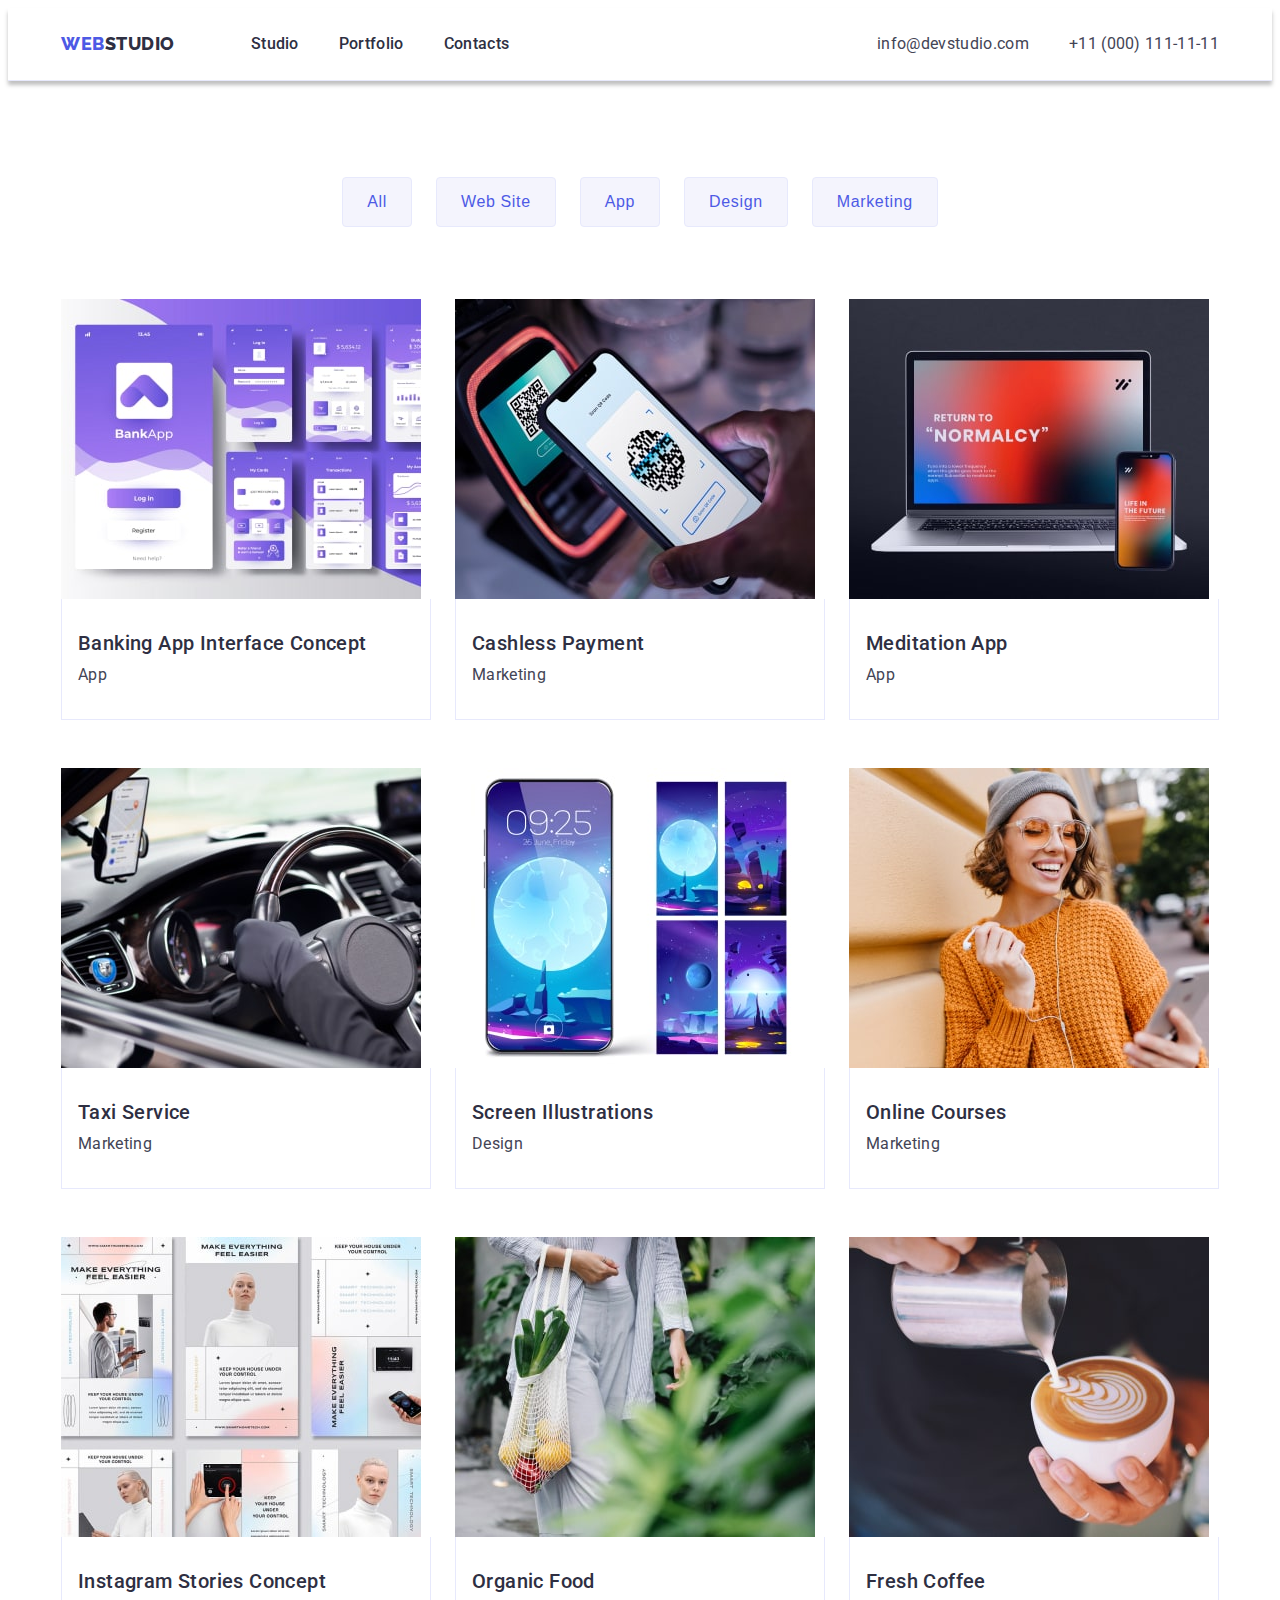
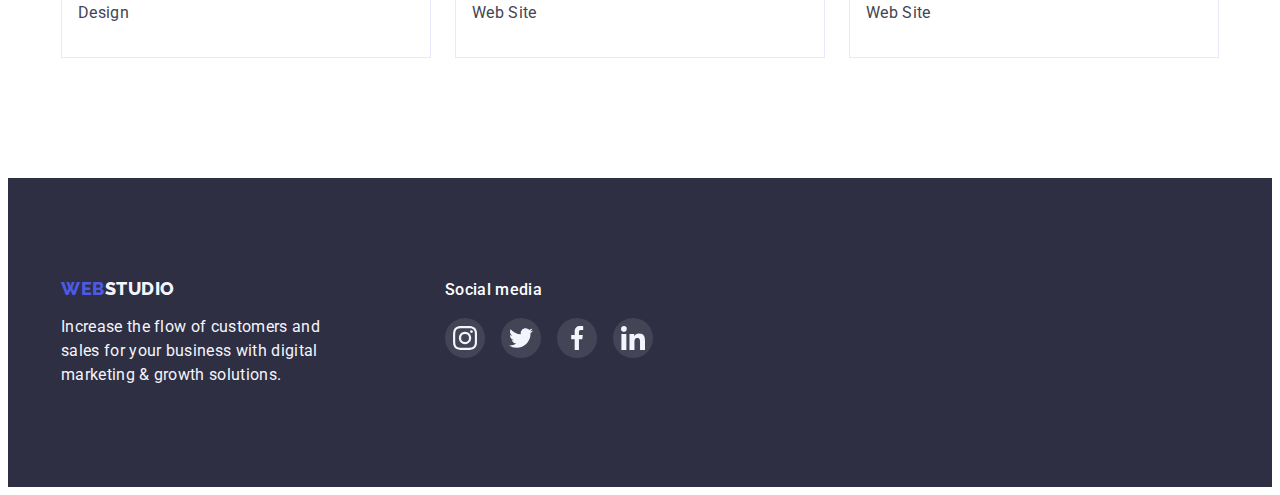
==== portfolio.html @ 95c91516 "copy hw-4" ====
<!DOCTYPE html>
<html lang="en">

<head>
    <meta charset="UTF-8">
    <meta http-equiv="X-UA-Compatible" content="IE=edge">
    <meta name="viewport" content="width=device-width, initial-scale=1.0">
    <title>Web Studio</title>
    <link rel="preconnect" href="https://fonts.googleapis.com">
    <link rel="preconnect" href="https://fonts.gstatic.com" crossorigin>
    <link
        href="https://fonts.googleapis.com/css2?family=Raleway:wght@800&family=Roboto:wght@400;500;700;900&display=swap"
        rel="stylesheet">
    <link rel="stylesheet" href="https://cdnjs.cloudflare.com/ajax/libs/modern-normalize/1.1.0/modern-normalize.min.css"
        integrity="sha512-wpPYUAdjBVSE4KJnH1VR1HeZfpl1ub8YT/NKx4PuQ5NmX2tKuGu6U/JRp5y+Y8XG2tV+wKQpNHVUX03MfMFn9Q=="
        crossorigin="anonymous" referrerpolicy="no-referrer">
    <link rel="stylesheet" href="./css/styles.css">
</head>

<body>

    <!-- Header -->
    <header class="header main-shadow">
        <div class="header-wrap container">
            <nav class="header-nav">
                <a class="header-logo link" href="./index.html">Web<span class="header-logo-item">Studio</span></a>
                <ul class="header-list list">
                    <li class="header-list-item"><a class="header-list-link link" href="./index.html">Studio</a>
                    </li>
                    <li class="header-list-item"><a class="header-list-link link" href="./portfolio.html">Portfolio</a>
                    </li>
                    <li class="header-list-item"><a class="header-list-link link" href="">Contacts</a></li>
                </ul>
            </nav>
            <address class="header-address">
                <ul class="header-address-list list">
                    <li class="header-address-item"><a class="header-address-link link"
                            href="mailto:info@devstudio.com">info@devstudio.com</a></li>
                    <li class="header-address-item"><a class="header-address-link link" href="tel:+110001111111">+11
                            (000)
                            111-11-11</a>
                    </li>
                </ul>
            </address>
        </div>
    </header>

    <!-- Main -->
    <main>

        <!-- Portfolio -->
        <section class="portfolio">
            <div class="container">
                <h1 class="portfolio-title vis-hidden">Portfolio</h1>
                <ul class="portfolio-filter-list list">
                    <li class="portfolio-filter-item"><button class="filter-btn" type="button">All</button></li>
                    <li class="portfolio-filter-item"><button class="filter-btn" type="button">Web Site</button></li>
                    <li class="portfolio-filter-item"><button class="filter-btn" type="button">App</button></li>
                    <li class="portfolio-filter-item"><button class="filter-btn" type="button">Design</button></li>
                    <li class="portfolio-filter-item"><button class="filter-btn" type="button">Marketing</button></li>
                </ul>

                <ul class="portfolio-list list">
                    <li class="portfolio-item"><a class="portfolio-item-link link" href=""><img
                                class="portfolio-item-img link" src="./images/portfolio1.jpg" alt="portfolio1"
                                width="360">
                            <div class="portfolio-item-wrap">
                                <h2 class="portfolio-item-title">Banking App Interface Concept</h2>
                                <p class="portfolio-item-text">App</p>
                            </div>
                        </a>
                    </li>
                    <li class="portfolio-item"><a class="portfolio-item-link link" href=""><img
                                class="portfolio-item-img link" src="./images/portfolio2.jpg" alt="portfolio2"
                                width="360">
                            <div class="portfolio-item-wrap">
                                <h2 class="portfolio-item-title">Cashless Payment</h2>
                                <p class="portfolio-item-text">Marketing</p>
                            </div>
                        </a>
                    </li>
                    <li class="portfolio-item"><a class="portfolio-item-link link" href=""><img
                                class="portfolio-item-img link" src="./images/portfolio3.jpg" alt="portfolio3"
                                width="360">
                            <div class="portfolio-item-wrap">
                                <h2 class="portfolio-item-title">Meditation App</h2>
                                <p class="portfolio-item-text">App</p>
                            </div>
                        </a>
                    </li>
                    <li class="portfolio-item"><a class="portfolio-item-link link" href=""><img
                                class="portfolio-item-img link" src="./images/portfolio4.jpg" alt="portfolio4"
                                width="360">
                            <div class="portfolio-item-wrap">
                                <h2 class="portfolio-item-title">Taxi Service</h2>
                                <p class="portfolio-item-text">Marketing</p>
                            </div>
                        </a>
                    </li>
                    <li class="portfolio-item"><a class="portfolio-item-link link" href=""><img
                                class="portfolio-item-img link" src="./images/portfolio5.jpg" alt="portfolio5"
                                width="360">
                            <div class="portfolio-item-wrap">
                                <h2 class="portfolio-item-title">Screen Illustrations</h2>
                                <p class="portfolio-item-text">Design</p>
                            </div>
                        </a>
                    </li>
                    <li class="portfolio-item"><a class="portfolio-item-link link" href=""><img
                                class="portfolio-item-img link" src="./images/portfolio6.jpg" alt="portfolio6"
                                width="360">
                            <div class="portfolio-item-wrap">
                                <h2 class="portfolio-item-title">Online Courses</h2>
                                <p class="portfolio-item-text">Marketing</p>
                            </div>
                        </a>
                    </li>
                    <li class="portfolio-item"><a class="portfolio-item-link link" href=""><img
                                class="portfolio-item-img link" src="./images/portfolio7.jpg" alt="portfolio7"
                                width="360">
                            <div class="portfolio-item-wrap">
                                <h2 class="portfolio-item-title">Instagram Stories Concept</h2>
                                <p class="portfolio-item-text">Design</p>
                            </div>
                        </a>
                    </li>
                    <li class="portfolio-item"><a class="portfolio-item-link link" href=""><img
                                class="portfolio-item-img link" src="./images/portfolio8.jpg" alt="portfolio8"
                                width="360">
                            <div class="portfolio-item-wrap">
                                <h2 class="portfolio-item-title">Organic Food</h2>
                                <p class="portfolio-item-text">Web Site</p>
                            </div>
                        </a>
                    </li>
                    <li class="portfolio-item"><a class="portfolio-item-link link" href=""><img
                                class="portfolio-item-img link" src="./images/portfolio9.jpg" alt="portfolio9"
                                width="360">
                            <div class="portfolio-item-wrap">
                                <h2 class="portfolio-item-title">Fresh Coffee</h2>
                                <p class="portfolio-item-text">Web Site</p>
                            </div>
                        </a>
                    </li>
                </ul>
            </div>
        </section>
    </main>

    <!-- Footer -->
    <footer class="footer">
        <div class="container footer-container">
            <div class="footer-wrap">
                <a class="footer-logo link" href="./index.html">Web<span class="footer-logo-item">Studio</span></a>
                <p class="footer-text">Increase the flow of customers and sales for your business with digital marketing
                    &
                    growth
                    solutions.</p>
            </div>
            <div class="footer-sn">
                <p class="footer-sn-title">Social media</p>
                <ul class="footer-sn-list list">
                    <li class="footer-sn-item">
                        <a href="" class="footer-sn-link link">
                            <svg width="24" height="24" class="footer-sn-icon">
                                <use href="./images/icons.svg#icon-instagram"></use>
                            </svg>
                        </a>
                    </li>
                    <li class="footer-sn-item">
                        <a href="" class="footer-sn-link link">
                            <svg width="24" height="24" class="footer-sn-icon">
                                <use href="./images/icons.svg#icon-twitter"></use>
                            </svg>
                        </a>
                    </li>
                    <li class="footer-sn-item">
                        <a href="" class="footer-sn-link link">
                            <svg width="24" height="24" class="footer-sn-icon">
                                <use href="./images/icons.svg#icon-facebook"></use>
                            </svg>
                        </a>
                    </li>
                    <li class="footer-sn-item">
                        <a href="" class="footer-sn-link link">
                            <svg width="24" height="24" class="footer-sn-icon">
                                <use href="./images/icons.svg#icon-linkedin"></use>
                            </svg>
                        </a>
                    </li>
                </ul>
            </div>
        </div>
    </footer>
</body>

</html>
---- css/styles.css ----
:root {
    --color-iris: #4d5ae5;
    --color-ocean: #404bbf;
    --color-green: #31d0aa;
    --color-slate: #434455;
    --color-light-slate: #8e8f99;
    --color-cornflower: #e7e9fc;
    --color-cloud: #f4f4fd;
    --color-grey: #2e2f42;
    --color-white: #ffffff;
    --color-dairy: #fcfcfc;
}

/*------------Patterns-----------*/
h1, h2, h3, h4, h5, p {
    margin: 0;
}

ul {
    padding-left: 0;
    margin: 0;
}

img {
    display: block;
    max-width: 100%;
    height: auto;
}

body {
    font-family: 'Roboto', sans-serif;
    color: var(--color-slate);
}

.link {
    text-decoration: none;
}

.list {
    list-style: none;
}

.main-shadow {
    box-shadow: 0px 4px 4px rgba(0, 0, 0, 0.25);
}

.container {
    max-width: 1158px;
    padding-left: 15px;
    padding-right: 15px;
    margin-left: auto;
    margin-right: auto;
}

.vis-hidden {
    position: absolute;
    width: 1px;
    height: 1px;
    margin: -1px;
    border: 0;
    padding: 0;
    white-space: nowrap;
    clip-path: inset(100%);
    clip: rect(0 0 0 0);
    overflow: hidden;
}

.section {
    padding-top: 120px;
    padding-bottom: 120px;
}

/*----------Header----------*/
.header {
    border-bottom: 1px solid var(--color-cornflower);    
}

.header-wrap {
    display: flex;
    justify-content: space-between;
    align-items: center;
}

.header-nav {
    display: flex;
    align-items: center;
}

.header-logo,
.footer-logo {
    font-family: 'Raleway', sans-serif;
    font-style: normal;
    font-weight: 800;
    font-size: 18px;
    line-height: 1.17;
    letter-spacing: 0.03em;
    text-transform: uppercase;
    color: var(--color-iris);
}

.header-logo {
    margin-right: 76px;
    padding-top: 24px;
    padding-bottom: 24px;
}

.header-logo-item {
    color: var(--color-grey);
}

.header-list {
    display: flex;
    gap: 40px;    
}

.header-list-link {
    display: block;
    padding-top: 24px;
    padding-bottom: 24px;

    font-weight: 500;
    font-size: 16px;
    line-height: 1.5;
    letter-spacing: 0.02em;
    color: var(--color-grey);
}

.header-list-link:hover,
.header-list-link:focus,
.header-address-link:hover,
.header-address-link:focus {
    color: var(--color-ocean);
}

.header-address {
    font-style: normal
}

.header-address-list {
    display: flex;
    margin-right: auto;
}

.header-address-item:not(:last-child) {
    margin-right: 40px;
}

.header-address-link {
    padding-top: 24px;
    padding-bottom: 24px;

    font-weight: 400;
    font-size: 16px;
    line-height: 1.5;
    letter-spacing: 0.02em;
    color: var(--color-slate);
}

/*----------Buttons----------*/
.hero-btn,
.filter-btn {
    font-style: normal;
    font-weight: 500;
    font-size: 16px;
    line-height: 1.5;    
    letter-spacing: 0.04em;
    cursor: pointer;
    border-radius: 4px;
}

.hero-btn {
    padding: 16px 32px;
    min-width: 169px;
    min-height: 69px;

    color: var(--color-white);
    background-color: var(--color-iris);
    box-shadow: 0px 4px 4px rgba(0, 0, 0, 0.15);
    border: 1px solid transparent;
}

.hero-btn:hover,
.hero-btn:focus {
    background-color: var(--color-ocean);
}

.filter-btn {
    color: var(--color-iris);
    background-color: var(--color-cloud);
    border: 1px solid var(--color-cornflower);
    padding: 12px 24px;
}

.filter-btn:hover,
.filter-btn:focus {
    color: var(--color-white);
    background-color: var(--color-ocean);
    box-shadow: 0px 3px 1px rgba(0, 0, 0, 0.1), 0px 2px 1px rgba(0, 0, 0, 0.08), 0px 2px 2px rgba(0, 0, 0, 0.12);
    border-color: var(--color-ocean);
}

/*----------Hero----------*/

.hero {
    padding-top: 188px;
    padding-bottom: 188px;
    text-align: center;    

    max-width: 1440px;
    margin-left: auto;
    margin-right: auto;
    background-color: var(--color-grey);    
    background-image: linear-gradient(rgba(46, 47, 66, 0.7),
    rgba(46, 47, 66, 0.7)), url(../images/people-office.jpg);
    background-repeat: no-repeat;
    background-position: center;
    background-size: cover;
}

.hero-title {
    margin: auto;
    margin-bottom: 48px;   
    max-width: 496px;
    max-height: 120px;

    font-size: 56px;
    line-height: 1.07;
    letter-spacing: 0.02em;
    color: var(--color-white);
}

/*----------Features----------*/
.features {
    padding-top: 120px;
    padding-bottom: 120px;
}

.features-list {
    display: flex;
}

.features-list-item:not(:last-child) {
    margin-right: 24px;
}

.features-icon-wrap {
    height: 112px;
    margin-bottom: 8px;

    background-color: var(--color-cloud);
    border-radius: 4px;
    display: flex;
    align-items: center;
    justify-content: center;
}

.features-list-title {
    margin-bottom: 8px;

    font-weight: 500;
    font-size: 20px;
    line-height: 1.2;
    letter-spacing: 0.02em;
    color: var(--color-grey);
}

.features-list-text {
    max-width: 264px;

    font-size: 16px;
    line-height: 1.5;
    letter-spacing: 0.02em;
}

/*----------WAWD----------*/
.wawd-title,
.team-title,
.customers-title {
    margin-bottom: 72px;

    font-size: 36px;
    line-height: 1.11;
    text-align: center;
    letter-spacing: 0.02em;
    text-transform: capitalize;
    color: var(--color-grey);
}

.wawd {
    padding-bottom: 120px;
}

.wawd-list {
    display: flex;
}

.wawd-list-item:not(:last-child) {
    margin-right: 24px;
}

/*----------Team----------*/
.team {
    padding-top: 120px;
    padding-bottom: 120px;

    background-color: var(--color-cloud);    
}

.team-list {
    display: flex;
}

.team-item {
    box-shadow: 0px 1px 6px rgba(46, 47, 66, 0.08), 0px 1px 1px rgba(46, 47, 66, 0.16), 0px 2px 1px rgba(46, 47, 66, 0.08);
    border-radius: 0px 0px 4px 4px;
}
.team-item:not(:last-child) {
    margin-right: 24px;
}

.team-item-wrap {
    padding: 32px 0;
    background-color: var(--color-white);
}

.team-item-title {
    margin-bottom: 8px;

    font-weight: 500;
    font-size: 20px;
    line-height: 1.2;
    text-align: center;
    letter-spacing: 0.02em;
    color: var(--color-grey);
}

.team-item-text {
    font-size: 16px;
    line-height: 1.5;
    text-align: center;
    letter-spacing: 0.02em;
    margin-bottom: 8px;
}

.team-sn-list {
    display: flex;
    justify-content: center;
    gap: 24px;
}

.team-sn-item {
    width: 40px;
    height: 40px;
}

.team-sn-link {
    width: 100%;
    height: 100%;
    border-radius: 50%;
    background-color: var(--color-iris);
    display: flex;
    align-items: center;
    justify-content: center;
    color: var(--color-cloud);
}

.team-sn-link:hover,
.team-sn-link:focus {
    background-color: var(--color-ocean)
}

.team-sn-icon {
    fill: currentColor;
}

/*----------Customers----------*/
.customers {
    padding-top: 120px;
    padding-bottom: 120px;
}

.customers-list {
    display: flex;
    justify-content: center;
    gap: 24px;
}

.customers-item {
    width: calc((100% - 120px) / 6);
    height: 88px;
}

.customers-link {
    width: 100%;
    height: 100%;
    display: flex;
    align-items: center;
    justify-content: center;    
    border: 1px solid var(--color-light-slate);
    border-radius: 4px;
    color: var(--color-light-slate);
}

.customers-link:hover,
.customers-link:focus {
    border-color: var(--color-ocean);
} 
.customers-link:hover .customers-icon, 
.customers-link:focus .customers-icon {
    color: var(--color-ocean)
}

.customers-icon {
    fill: currentColor;
}

/*----------Portfolio----------*/
.portfolio {  
    padding-top: 96px;
    padding-bottom: 120px;
}

.portfolio-filter-list {
    display: flex;
    justify-content: center;
    margin-bottom: 72px;
}

.portfolio-filter-item:not(:last-child) {
    margin-right: 24px;
}

.portfolio-list {
    display: flex;
    flex-wrap: wrap;
    column-gap: 24px;
    row-gap: 48px;
}

.portfolio-item {
    width: calc((100% - 48px) / 3);
    background-color: var(--color-white);
}
.portfolio-item-link {
    display: block;
}

.portfolio-item-link:hover,
.portfolio-item-link:focus {
    box-shadow: 0px 1px 6px rgba(46, 47, 66, 0.08),
    0px 1px 1px rgba(46, 47, 66, 0.16),
    0px 2px 1px rgba(46, 47, 66, 0.08);
}

.portfolio-item-wrap {
    padding: 32px 16px;
    border-left: 1px solid var(--color-cornflower);
    border-right: 1px solid var(--color-cornflower);
    border-bottom: 1px solid var(--color-cornflower);
}

.portfolio-item-title {
    margin-bottom: 8px;

    font-weight: 500;
    font-size: 20px;
    line-height: 1.2;
    letter-spacing: 0.02em;
    color: var(--color-grey);
}

.portfolio-item-text {
    font-size: 16px;
    line-height: 1.5;
    letter-spacing: 0.02em;
    color: var(--color-slate);
}

/*----------Footer----------*/
.footer {    
    background-color: var(--color-grey);
    padding: 100px 0;
}
.footer-container {
    display: flex;
}

.footer-wrap {
    max-width: 264px;
    margin-right: 120px;
}

.footer-logo-item {
    color: var(--color-cloud);
}

.footer-text {
    margin-top: 16px;

    font-size: 16px;
    line-height: 1.5;
    letter-spacing: 0.02em;
    color: var(--color-cloud);
}

.footer-sn-title {
    margin-bottom: 16px;

    font-weight: 500;
    font-size: 16px;
    line-height: 1.5;
    letter-spacing: 0.02em;
    color: var(--color-white);
}

.footer-sn-list {
    display: flex;
    justify-content: center;
    gap: 16px;
}

.footer-sn-item {
    width: 40px;
    height: 40px;
}

.footer-sn-link {
    width: 100%;
    height: 100%;
    border-radius: 50%;
    background-color: rgba(255, 255, 255, 0.1);;
    display: flex;
    align-items: center;
    justify-content: center;
    color: var(--color-cloud);
}

.footer-sn-link:hover,
.footer-sn-link:focus {
    background-color: var(--color-green)
}

.footer-sn-icon {
    fill: currentColor;
}
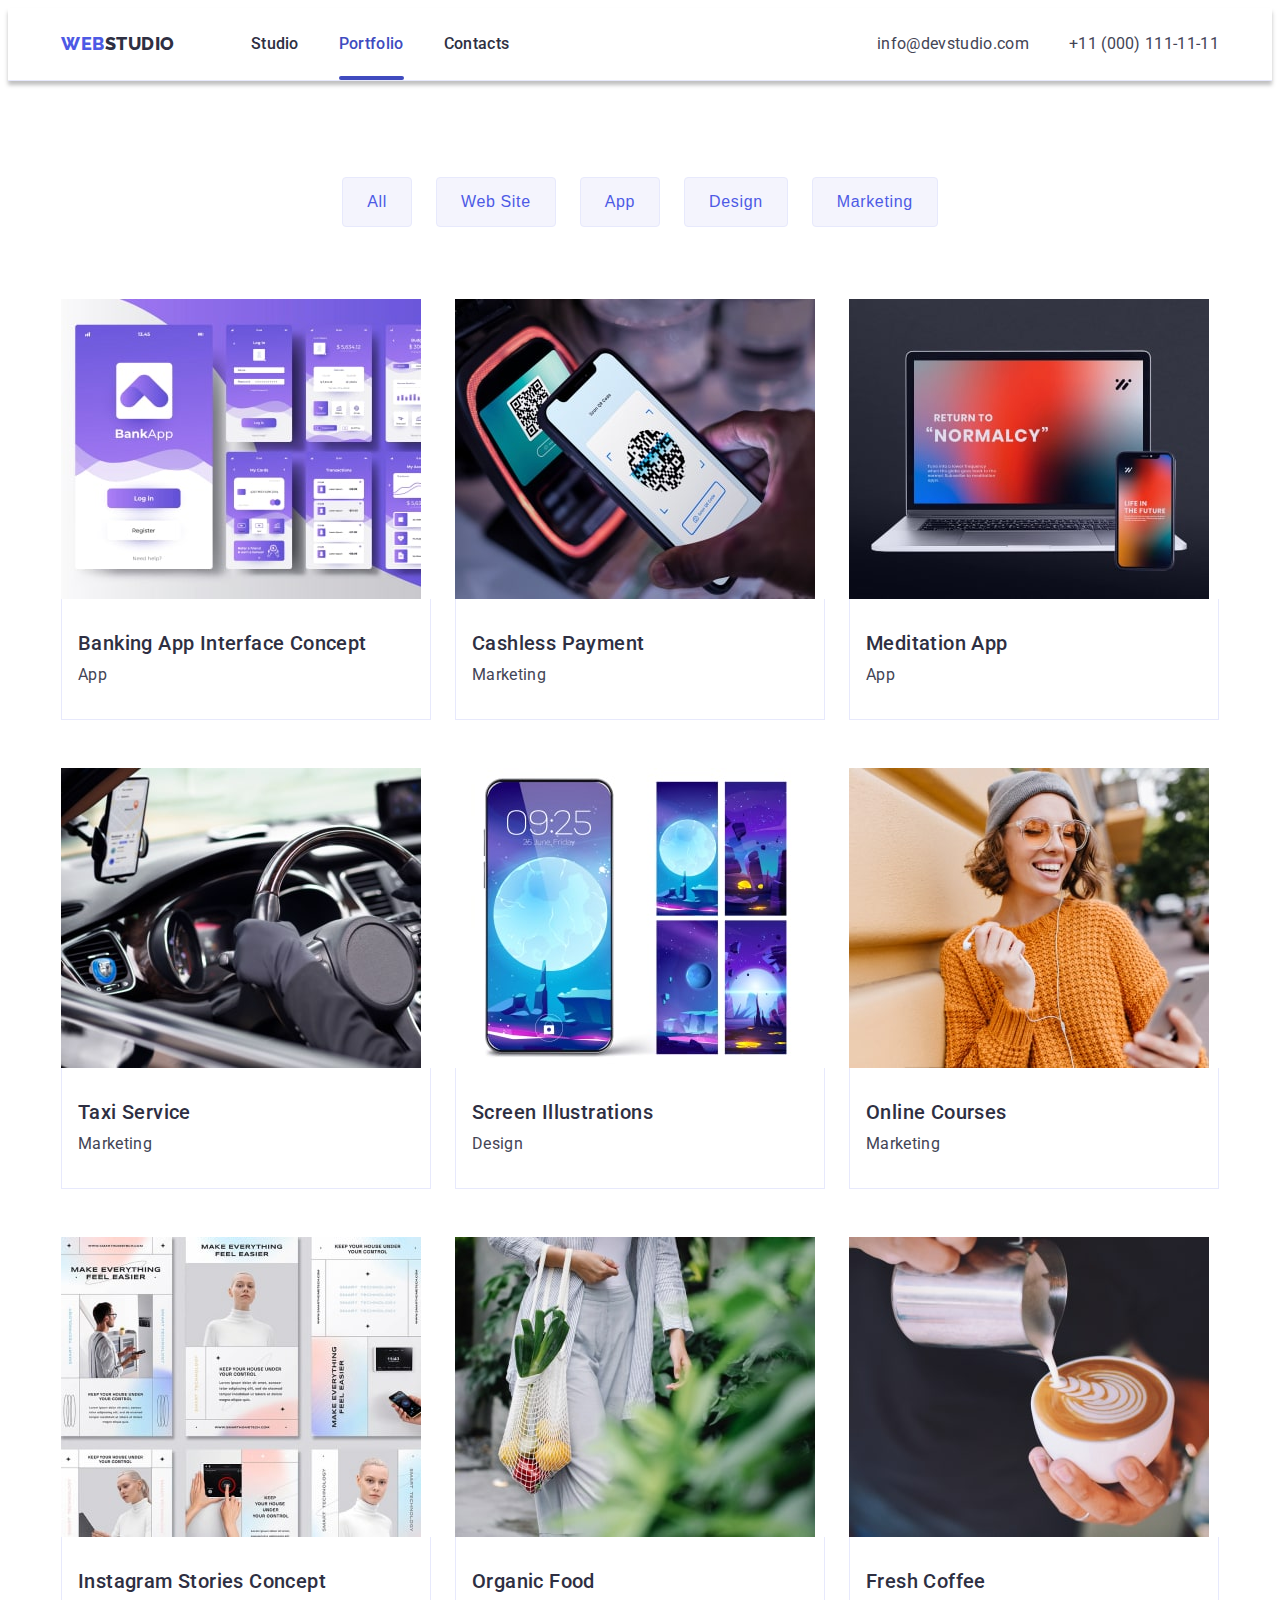
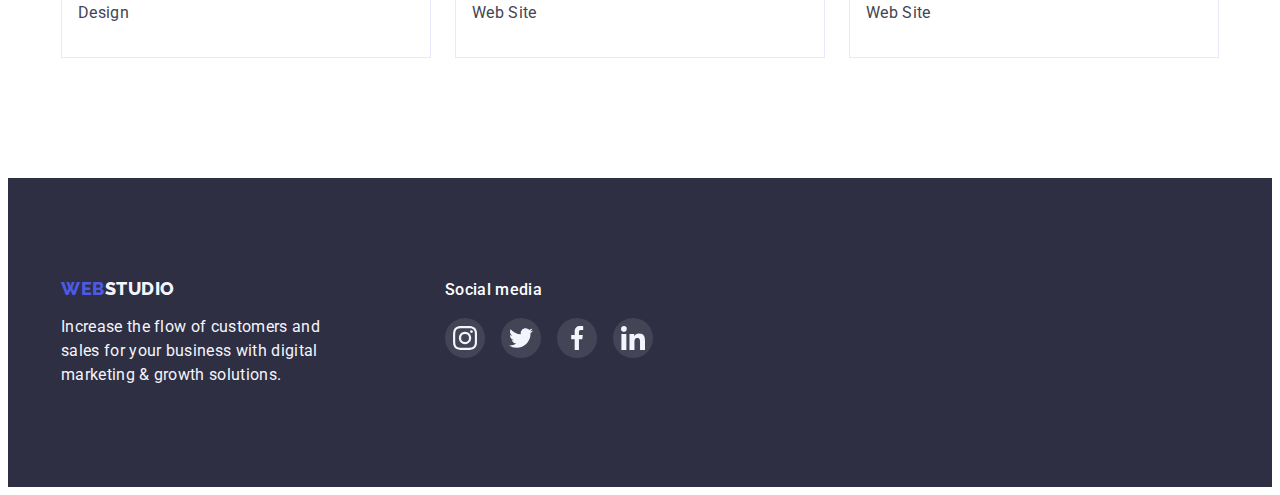
==== commit 23ffe551: "adding underlining the link of the current page & modal.js" ====
--- a/portfolio.html
+++ b/portfolio.html
@@ -27,7 +27,8 @@
                 <ul class="header-list list">
                     <li class="header-list-item"><a class="header-list-link link" href="./index.html">Studio</a>
                     </li>
-                    <li class="header-list-item"><a class="header-list-link link" href="./portfolio.html">Portfolio</a>
+                    <li class="header-list-item"><a class="header-list-link link active"
+                            href="./portfolio.html">Portfolio</a>
                     </li>
                     <li class="header-list-item"><a class="header-list-link link" href="">Contacts</a></li>
                 </ul>
--- a/css/styles.css
+++ b/css/styles.css
@@ -116,13 +116,26 @@
 .header-list-link {
     display: block;
     padding-top: 24px;
-    padding-bottom: 24px;
-
+    padding-bottom: 0px;
+    
     font-weight: 500;
     font-size: 16px;
     line-height: 1.5;
     letter-spacing: 0.02em;
     color: var(--color-grey);
+}
+
+.active {
+    color: var(--color-ocean);
+}
+.active::after {
+    content: "";
+    display: block;
+    margin-top: 20px;
+    width: 100%;
+    height: 4px;
+    border-radius: 2px;
+    background-color: var(--color-ocean);
 }
 
 .header-list-link:hover,
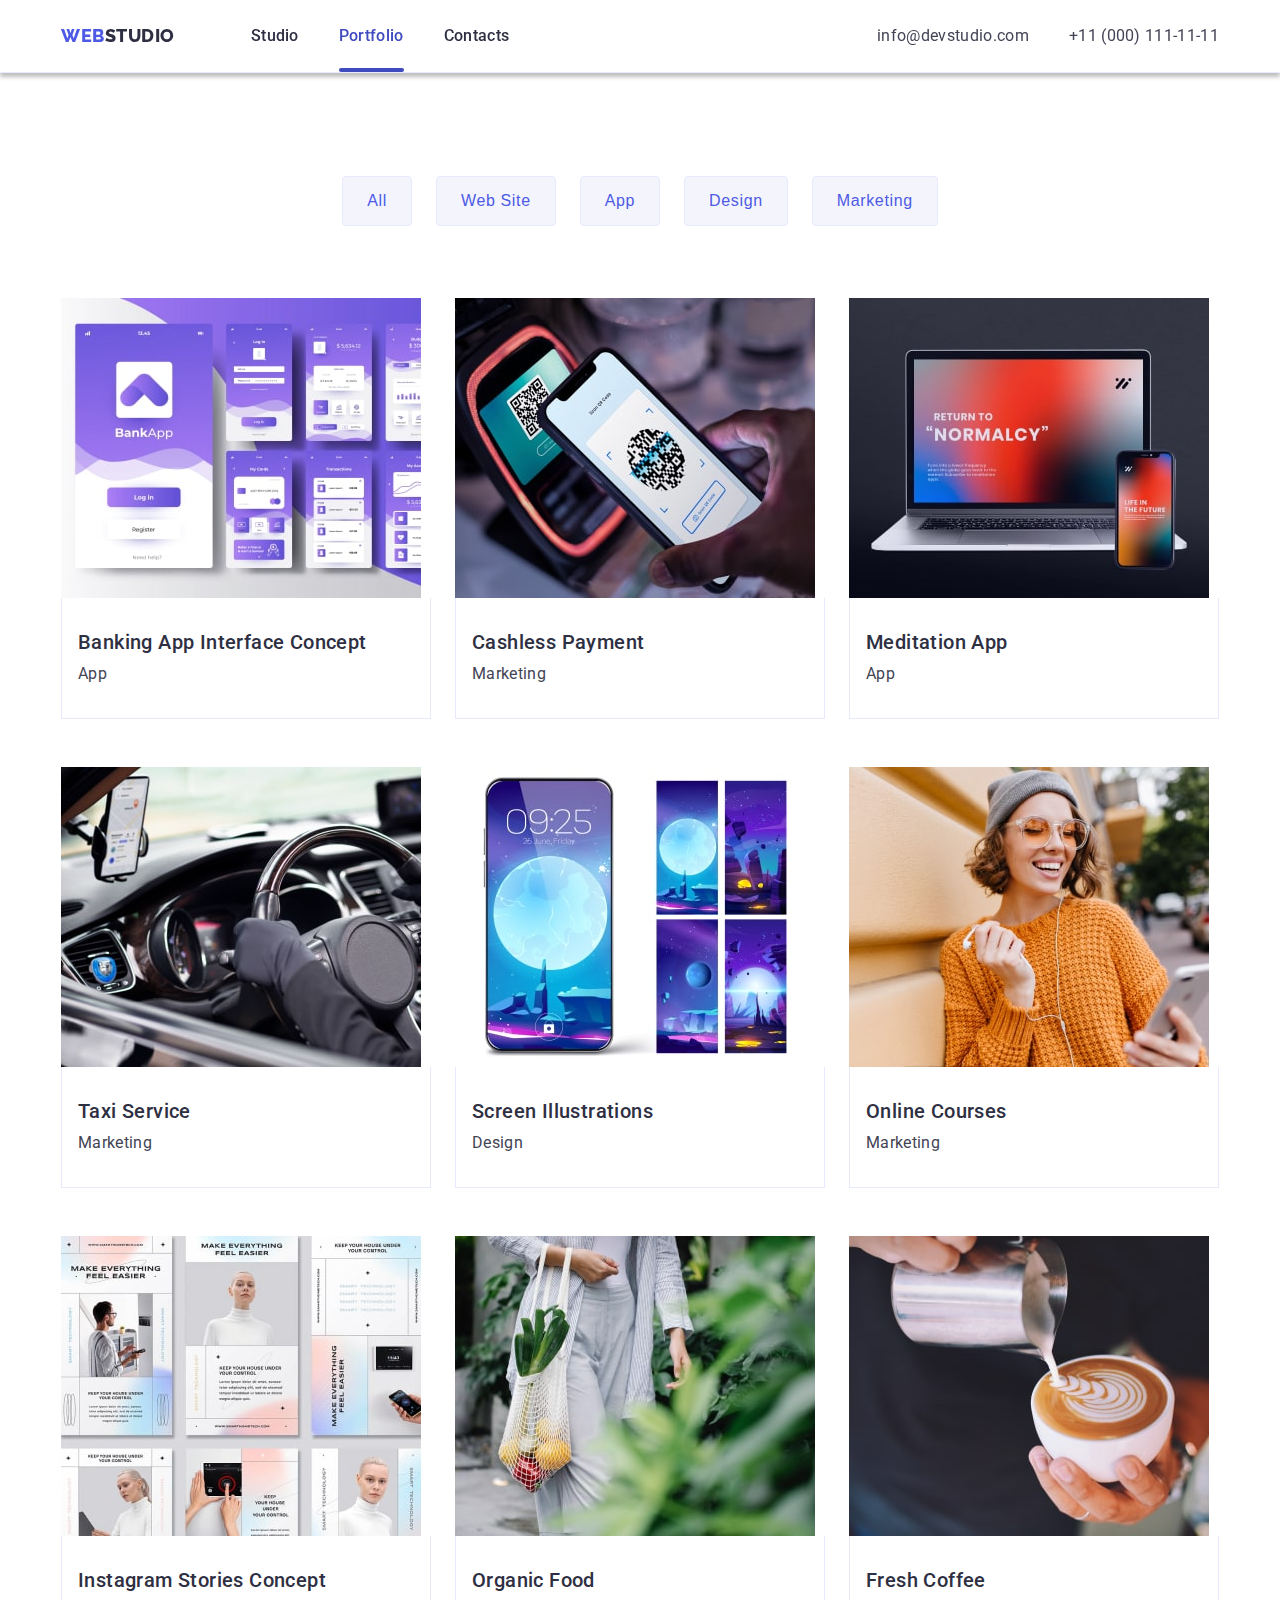
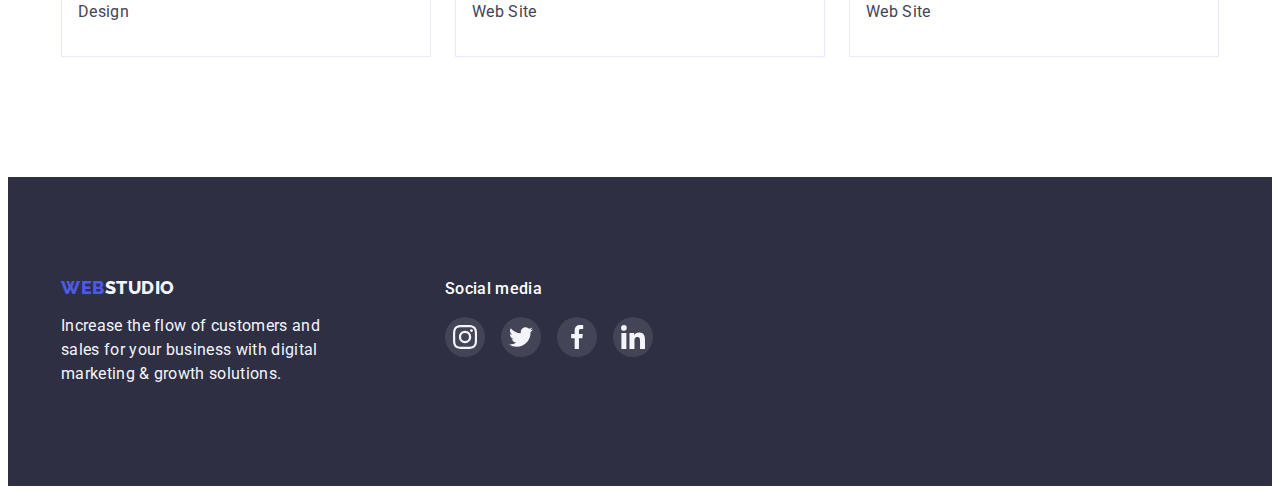
==== commit 1de6ec1d: "adding fixed heder, animations, portfolio item cover, modal & backdrop" ====
--- a/portfolio.html
+++ b/portfolio.html
@@ -62,81 +62,164 @@
                 </ul>
 
                 <ul class="portfolio-list list">
-                    <li class="portfolio-item"><a class="portfolio-item-link link" href=""><img
-                                class="portfolio-item-img link" src="./images/portfolio1.jpg" alt="portfolio1"
-                                width="360">
+                    <li class="portfolio-item">
+                        <a class="portfolio-item-link link" href="">
+                            <div class="portfolio-cover-wrap">
+                                <img class="portfolio-item-img link" src="./images/portfolio1.jpg" alt="portfolio1"
+                                    width="360">
+                                <div class="portfolio-cover-text-wrap">
+                                    <p class="portfolio-cover-text">14 Stylish and User-Friendly App Design
+                                        Concepts ·
+                                        Task
+                                        Manager App · Calorie Tracker App · Exotic Fruit Ecommerce App ·
+                                        Cloud Storage App</p>
+                                </div>
+                            </div>
                             <div class="portfolio-item-wrap">
                                 <h2 class="portfolio-item-title">Banking App Interface Concept</h2>
                                 <p class="portfolio-item-text">App</p>
                             </div>
                         </a>
                     </li>
-                    <li class="portfolio-item"><a class="portfolio-item-link link" href=""><img
-                                class="portfolio-item-img link" src="./images/portfolio2.jpg" alt="portfolio2"
-                                width="360">
+                    <li class="portfolio-item">
+                        <a class="portfolio-item-link link" href="">
+                            <div class="portfolio-cover-wrap">
+                                <img class="portfolio-item-img link" src="./images/portfolio2.jpg" alt="portfolio2"
+                                    width="360">
+                                <div class="portfolio-cover-text-wrap">
+                                    <p class="portfolio-cover-text">14 Stylish and User-Friendly App Design
+                                        Concepts ·
+                                        Task
+                                        Manager App · Calorie Tracker App · Exotic Fruit Ecommerce App ·
+                                        Cloud Storage App</p>
+                                </div>
+                            </div>
                             <div class="portfolio-item-wrap">
                                 <h2 class="portfolio-item-title">Cashless Payment</h2>
                                 <p class="portfolio-item-text">Marketing</p>
                             </div>
                         </a>
                     </li>
-                    <li class="portfolio-item"><a class="portfolio-item-link link" href=""><img
-                                class="portfolio-item-img link" src="./images/portfolio3.jpg" alt="portfolio3"
-                                width="360">
+                    <li class="portfolio-item"><a class="portfolio-item-link link" href="">
+                            <div class="portfolio-cover-wrap">
+                                <img class="portfolio-item-img link" src="./images/portfolio3.jpg" alt="portfolio3"
+                                    width="360">
+                                <div class="portfolio-cover-text-wrap">
+                                    <p class="portfolio-cover-text">14 Stylish and User-Friendly App Design
+                                        Concepts ·
+                                        Task
+                                        Manager App · Calorie Tracker App · Exotic Fruit Ecommerce App ·
+                                        Cloud Storage App</p>
+                                </div>
+                            </div>
                             <div class="portfolio-item-wrap">
                                 <h2 class="portfolio-item-title">Meditation App</h2>
                                 <p class="portfolio-item-text">App</p>
                             </div>
                         </a>
                     </li>
-                    <li class="portfolio-item"><a class="portfolio-item-link link" href=""><img
-                                class="portfolio-item-img link" src="./images/portfolio4.jpg" alt="portfolio4"
-                                width="360">
+                    <li class="portfolio-item"><a class="portfolio-item-link link" href="">
+                            <div class="portfolio-cover-wrap">
+                                <img class="portfolio-item-img link" src="./images/portfolio4.jpg" alt="portfolio4"
+                                    width="360">
+                                <div class="portfolio-cover-text-wrap">
+                                    <p class="portfolio-cover-text">14 Stylish and User-Friendly App Design
+                                        Concepts ·
+                                        Task
+                                        Manager App · Calorie Tracker App · Exotic Fruit Ecommerce App ·
+                                        Cloud Storage App</p>
+                                </div>
+                            </div>
                             <div class="portfolio-item-wrap">
                                 <h2 class="portfolio-item-title">Taxi Service</h2>
                                 <p class="portfolio-item-text">Marketing</p>
                             </div>
                         </a>
                     </li>
-                    <li class="portfolio-item"><a class="portfolio-item-link link" href=""><img
-                                class="portfolio-item-img link" src="./images/portfolio5.jpg" alt="portfolio5"
-                                width="360">
+                    <li class="portfolio-item"><a class="portfolio-item-link link" href="">
+                            <div class="portfolio-cover-wrap">
+                                <img class="portfolio-item-img link" src="./images/portfolio5.jpg" alt="portfolio5"
+                                    width="360">
+                                <div class="portfolio-cover-text-wrap">
+                                    <p class="portfolio-cover-text">14 Stylish and User-Friendly App Design
+                                        Concepts ·
+                                        Task
+                                        Manager App · Calorie Tracker App · Exotic Fruit Ecommerce App ·
+                                        Cloud Storage App</p>
+                                </div>
+                            </div>
                             <div class="portfolio-item-wrap">
                                 <h2 class="portfolio-item-title">Screen Illustrations</h2>
                                 <p class="portfolio-item-text">Design</p>
                             </div>
                         </a>
                     </li>
-                    <li class="portfolio-item"><a class="portfolio-item-link link" href=""><img
-                                class="portfolio-item-img link" src="./images/portfolio6.jpg" alt="portfolio6"
-                                width="360">
+                    <li class="portfolio-item"><a class="portfolio-item-link link" href="">
+                            <div class="portfolio-cover-wrap">
+                                <img class="portfolio-item-img link" src="./images/portfolio6.jpg" alt="portfolio6"
+                                    width="360">
+                                <div class="portfolio-cover-text-wrap">
+                                    <p class="portfolio-cover-text">14 Stylish and User-Friendly App Design
+                                        Concepts ·
+                                        Task
+                                        Manager App · Calorie Tracker App · Exotic Fruit Ecommerce App ·
+                                        Cloud Storage App</p>
+                                </div>
+                            </div>
                             <div class="portfolio-item-wrap">
                                 <h2 class="portfolio-item-title">Online Courses</h2>
                                 <p class="portfolio-item-text">Marketing</p>
                             </div>
                         </a>
                     </li>
-                    <li class="portfolio-item"><a class="portfolio-item-link link" href=""><img
-                                class="portfolio-item-img link" src="./images/portfolio7.jpg" alt="portfolio7"
-                                width="360">
+                    <li class="portfolio-item"><a class="portfolio-item-link link" href="">
+                            <div class="portfolio-cover-wrap">
+                                <img class="portfolio-item-img link" src="./images/portfolio7.jpg" alt="portfolio7"
+                                    width="360">
+                                <div class="portfolio-cover-text-wrap">
+                                    <p class="portfolio-cover-text">14 Stylish and User-Friendly App Design
+                                        Concepts ·
+                                        Task
+                                        Manager App · Calorie Tracker App · Exotic Fruit Ecommerce App ·
+                                        Cloud Storage App</p>
+                                </div>
+                            </div>
                             <div class="portfolio-item-wrap">
                                 <h2 class="portfolio-item-title">Instagram Stories Concept</h2>
                                 <p class="portfolio-item-text">Design</p>
                             </div>
                         </a>
                     </li>
-                    <li class="portfolio-item"><a class="portfolio-item-link link" href=""><img
-                                class="portfolio-item-img link" src="./images/portfolio8.jpg" alt="portfolio8"
-                                width="360">
+                    <li class="portfolio-item"><a class="portfolio-item-link link" href="">
+                            <div class="portfolio-cover-wrap">
+                                <img class="portfolio-item-img link" src="./images/portfolio8.jpg" alt="portfolio8"
+                                    width="360">
+                                <div class="portfolio-cover-text-wrap">
+                                    <p class="portfolio-cover-text">14 Stylish and User-Friendly App Design
+                                        Concepts ·
+                                        Task
+                                        Manager App · Calorie Tracker App · Exotic Fruit Ecommerce App ·
+                                        Cloud Storage App</p>
+                                </div>
+                            </div>
                             <div class="portfolio-item-wrap">
                                 <h2 class="portfolio-item-title">Organic Food</h2>
                                 <p class="portfolio-item-text">Web Site</p>
                             </div>
                         </a>
                     </li>
-                    <li class="portfolio-item"><a class="portfolio-item-link link" href=""><img
-                                class="portfolio-item-img link" src="./images/portfolio9.jpg" alt="portfolio9"
-                                width="360">
+                    <li class="portfolio-item"><a class="portfolio-item-link link" href="">
+                            <div class="portfolio-cover-wrap">
+                                <img class="portfolio-item-img link" src="./images/portfolio9.jpg" alt="portfolio9"
+                                    width="360">
+                                <div class="portfolio-cover-text-wrap">
+                                    <p class="portfolio-cover-text">14 Stylish and User-Friendly App Design
+                                        Concepts ·
+                                        Task
+                                        Manager App · Calorie Tracker App · Exotic Fruit Ecommerce App ·
+                                        Cloud Storage App</p>
+                                </div>
+                            </div>
                             <div class="portfolio-item-wrap">
                                 <h2 class="portfolio-item-title">Fresh Coffee</h2>
                                 <p class="portfolio-item-text">Web Site</p>
--- a/css/styles.css
+++ b/css/styles.css
@@ -9,6 +9,8 @@
     --color-grey: #2e2f42;
     --color-white: #ffffff;
     --color-dairy: #fcfcfc;
+    --tr-duration: 250ms;
+    --tr-timing-function: cubic-bezier(0.4, 0, 0.2, 1);
 }
 
 /*------------Patterns-----------*/
@@ -30,6 +32,7 @@
 body {
     font-family: 'Roboto', sans-serif;
     color: var(--color-slate);
+    padding-top: 72px
 }
 
 .link {
@@ -72,7 +75,14 @@
 
 /*----------Header----------*/
 .header {
-    border-bottom: 1px solid var(--color-cornflower);    
+    border-bottom: 1px solid var(--color-cornflower);
+    position: fixed;
+    width: 100%;
+    min-height: 72px;
+    top: 0;
+    left: 0;
+    z-index: 99;
+    background-color: var(--color-white);
 }
 
 .header-wrap {
@@ -114,22 +124,33 @@
 }
 
 .header-list-link {
+    position: relative;
     display: block;
     padding-top: 24px;
-    padding-bottom: 0px;
-    
+    padding-bottom: 24px;    
     font-weight: 500;
     font-size: 16px;
     line-height: 1.5;
     letter-spacing: 0.02em;
     color: var(--color-grey);
+
+    transition: color var(--tr-duration) var(--tr-timing-function);
+}
+
+.header-list-link:hover,
+.header-list-link:focus,
+.header-address-link:hover,
+.header-address-link:focus {
+    color: var(--color-ocean);
 }
 
 .active {
     color: var(--color-ocean);
 }
+
 .active::after {
     content: "";
+    position: absolute;
     display: block;
     margin-top: 20px;
     width: 100%;
@@ -138,13 +159,6 @@
     background-color: var(--color-ocean);
 }
 
-.header-list-link:hover,
-.header-list-link:focus,
-.header-address-link:hover,
-.header-address-link:focus {
-    color: var(--color-ocean);
-}
-
 .header-address {
     font-style: normal
 }
@@ -167,6 +181,8 @@
     line-height: 1.5;
     letter-spacing: 0.02em;
     color: var(--color-slate);
+
+    transition: color var(--tr-duration) var(--tr-timing-function);
 }
 
 /*----------Buttons----------*/
@@ -190,6 +206,8 @@
     background-color: var(--color-iris);
     box-shadow: 0px 4px 4px rgba(0, 0, 0, 0.15);
     border: 1px solid transparent;
+
+    transition: background-color var(--tr-duration) var(--tr-timing-function);
 }
 
 .hero-btn:hover,
@@ -202,6 +220,10 @@
     background-color: var(--color-cloud);
     border: 1px solid var(--color-cornflower);
     padding: 12px 24px;
+
+    transition-property: color, background-color, box-shadow, border-color;
+    transition-duration: var(--tr-duration);
+    transition-timing-function: var(--tr-timing-function);
 }
 
 .filter-btn:hover,
@@ -375,6 +397,8 @@
     align-items: center;
     justify-content: center;
     color: var(--color-cloud);
+
+    transition: background-color var(--tr-duration) var(--tr-timing-function);
 }
 
 .team-sn-link:hover,
@@ -412,12 +436,18 @@
     border: 1px solid var(--color-light-slate);
     border-radius: 4px;
     color: var(--color-light-slate);
+
+    transition: border-color var(--tr-duration) var(--tr-timing-function);
 }
 
 .customers-link:hover,
 .customers-link:focus {
     border-color: var(--color-ocean);
 } 
+.customers-link .customers-icon {
+    transition: color var(--tr-duration) var(--tr-timing-function);
+}
+
 .customers-link:hover .customers-icon, 
 .customers-link:focus .customers-icon {
     color: var(--color-ocean)
@@ -453,9 +483,13 @@
 .portfolio-item {
     width: calc((100% - 48px) / 3);
     background-color: var(--color-white);
+    
 }
 .portfolio-item-link {
     display: block;
+
+    transition: box-shadow var(--tr-duration) var(--tr-timing-function);
+    
 }
 
 .portfolio-item-link:hover,
@@ -465,6 +499,35 @@
     0px 2px 1px rgba(46, 47, 66, 0.08);
 }
 
+.portfolio-cover-wrap {
+    position: relative;
+    overflow: hidden;
+}
+
+.portfolio-item-link:hover .portfolio-cover-text-wrap {
+    transform: translateY(0);    
+}
+
+.portfolio-cover-text-wrap{
+    position: absolute;
+    top: 0;
+    padding-top: 40px;
+    padding-right: 32px;
+    padding-left: 32px;
+    height: 100%;
+    background-color: var(--color-iris);
+        
+    transform: translateY(100%);
+    transition: transform var(--tr-duration) var(--tr-timing-function);
+}
+.portfolio-cover-text {
+    font-weight: 400;
+    font-size: 16px;
+    line-height: 1.5;
+    letter-spacing: 0.02em;
+    color: var(--color-cloud);
+}
+
 .portfolio-item-wrap {
     padding: 32px 16px;
     border-left: 1px solid var(--color-cornflower);
@@ -546,6 +609,8 @@
     align-items: center;
     justify-content: center;
     color: var(--color-cloud);
+
+    transition: background-color var(--tr-duration) var(--tr-timing-function);
 }
 
 .footer-sn-link:hover,
@@ -555,4 +620,58 @@
 
 .footer-sn-icon {
     fill: currentColor;
+}
+
+/*----------Modal----------*/
+.backdrop {
+    position: fixed;
+    z-index: 100;
+    top: 0;
+    width: 100%;
+    height: 100%;
+    background-color: rgba(46, 47, 66, 0.4);
+    transition: opacity var(--tr-duration) var(--tr-timing-function),
+    visibility var(--tr-duration) var(--tr-timing-function);
+}
+.modal {
+    width: 408px;
+    min-height: 576px;
+    background-color: var(--color-dairy);
+    box-shadow: 0px 1px 1px rgba(0, 0, 0, 0.14), 0px 1px 3px rgba(0, 0, 0, 0.12), 0px 2px 1px rgba(0, 0, 0, 0.2);
+    border-radius: 4px;
+    padding: 24px;
+    position: relative;
+    top: 50%;
+    left: 50%;
+    transform: translate(-50%, -50%) scale(1);
+    transition: transform var(--tr-duration) var(--tr-timing-function);
+}
+
+.backdrop.is-hidden .modal {
+    transform: translate(-50%, -50%) scale(0);
+}
+
+.close-btn {
+    display: flex;
+    align-items: center;
+    justify-content: center;
+    position: absolute;
+    right: 24px;
+    top: 24px;
+    padding: 8px;
+    background-color: var(--color-cornflower);
+    border: 1px solid rgba(0, 0, 0, 0.1);
+    border-radius: 50%;
+    cursor: pointer;
+    transition: backgroundcolor var(--tr-duration) var(--tr-timing-function);
+}
+.close-btn:hover,
+.close-btn:focus {
+    background-color: var(--color-ocean);
+}
+
+.is-hidden{
+    opacity: 0;
+    visibility: hidden;
+    pointer-events: none;
 }